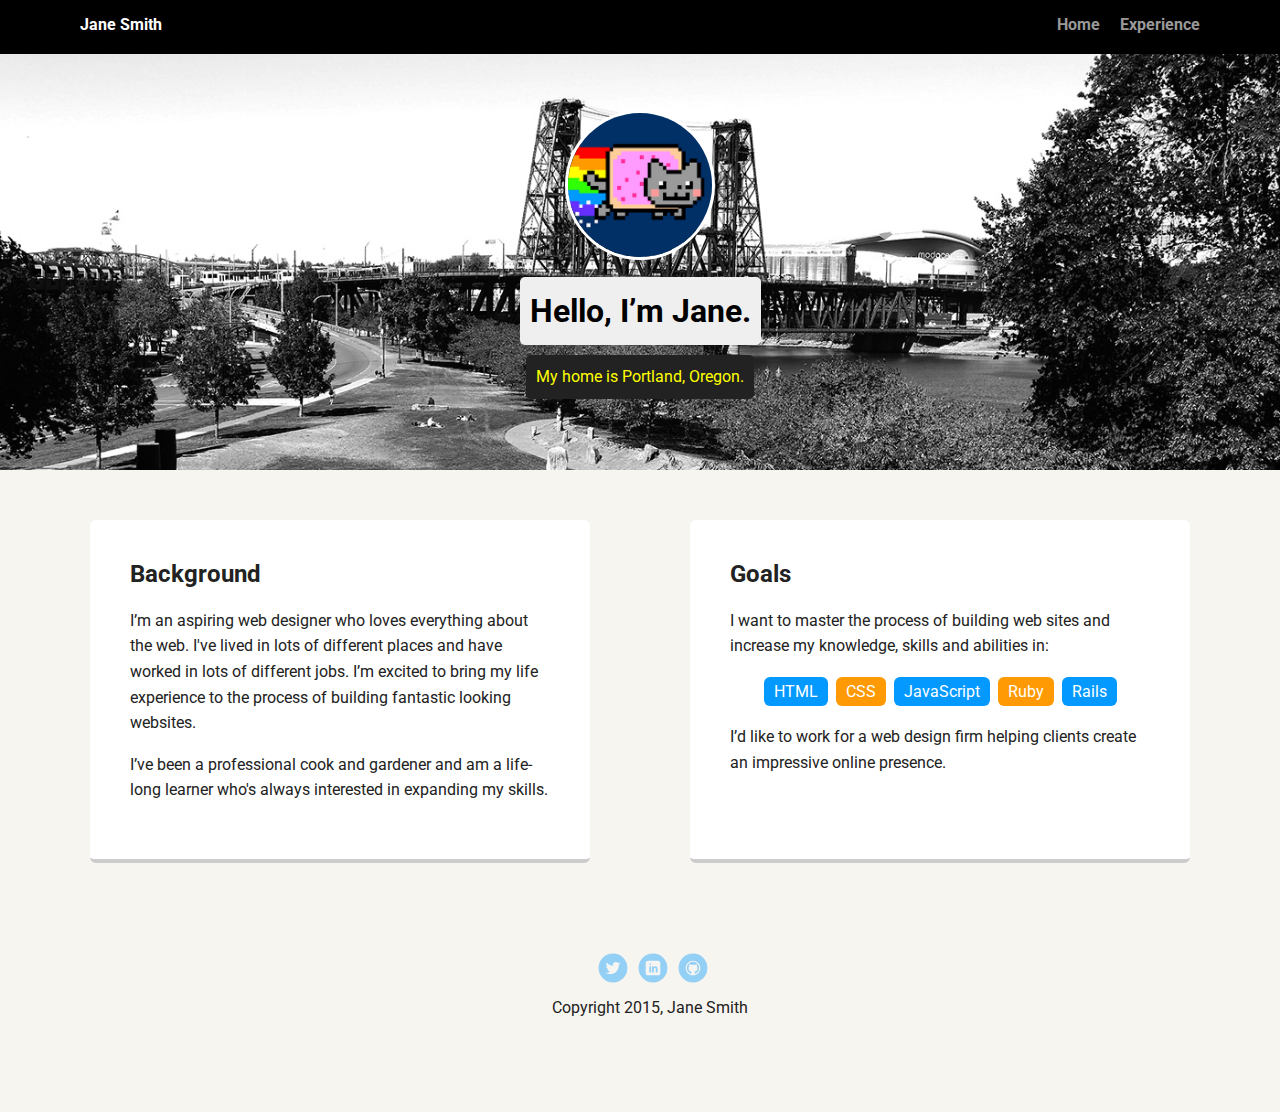
==== index.html @ 80cad5ca "Add initial files" ====
<!doctype html>
<html lang="en">
<head>
  <meta charset="utf-8">
  <title>Jane Smith's Profile</title>
  <meta name="viewport" content="width=device-width, initial-scale=1.0">
  <link rel="stylesheet" href="styles.css">
  <link href="https://fonts.googleapis.com/css?family=Muli%7CRoboto:400,300,500,700,900" rel="stylesheet"></head>
  <body>

    <div class="main-nav">
        <ul class="nav">
          <li class="name">Jane Smith</li>
          <li><a href="#">Home</a></li>
          <li><a href="#">Experience</a></li>
        </ul>
    </div>

    <header>
      <img src="images/me.png" alt="Drawing of Jane Smith" class="profile-image">
      <h1 class="tag name">Hello, I’m Jane.</h1>
      <p class="tag location">My home is Portland, Oregon.</p>
    </header>

    <main class="flex">
      <div class="card">
        <h2>Background</h2>
        <p>I’m an aspiring web designer who loves everything about the web. I've lived in lots of different places and have worked in lots of different jobs. I’m excited to bring my life experience to the process of building fantastic looking websites.</p>
        <p>I’ve been a professional cook and gardener and am a life-long learner who's always interested in expanding my skills.</p>
      </div> 

      <div class="card">
        <h2>Goals</h2>
        <p>I want to master the process of building web sites and increase my knowledge, skills and abilities in:</p>
        <ul class="skills">
          <li>HTML</li>
          <li>CSS</li>
          <li>JavaScript</li>
          <li>Ruby</li>
          <li>Rails</li>
        </ul>
        <p>I’d like to work for a web design firm helping clients create an impressive online presence.</p>
      </div> 

    </main>
    <footer>
      <ul>
        <li><a href="#" class="social twitter">Twitter</a></li>
        <li><a href="#" class="social linkedin">LinkedIn</a></li>
        <li><a href="#" class="social github">Github</a></li>
      </ul>
      <p class="copyright">Copyright 2015, Jane Smith</p>
    </footer>
  </body>
  </html>
---- styles.css ----
/* Global Layout Set-up */
* { 
  box-sizing: border-box;
}
  
body {
  margin: 0;
  padding: 0;
  text-align: center;
  font-family: 'Roboto', sans-serif;
  color: #222;
  background: #f7f5f0;
}
/* Link Styles */

a {
  text-decoration: none;
  color: #999;
}
a:hover {
  color: #6633ff;
}

/* Section Styles */

.main-nav {
  width: 100%;
  background: black;
  min-height: 30px;
  padding: 10px;
  position: fixed;
  text-align: center;
}
.nav {
  display: flex;
  justify-content: space-around;
  font-weight: 700;
  list-style-type: none;
  margin: 0 auto;
  padding: 0;
}

.nav .name {
    display: block;
    margin-right: auto;
    color: white;
}
.nav li {
  padding: 5px 10px 10px 10px;
}
.nav a {
  transition: all .5s;
}
.nav a:hover {
  color: white
}

header {
  text-align: center;
  background: url('images/portland.jpg') no-repeat top center ;
  background-size: cover;
  overflow: hidden;
  padding-top: 60px;
}
header {
  line-height: 1.5;
}
header .profile-image {
  margin-top: 50px;
  width: 150px;
  height: 150px;
  border-radius: 50%;
  border: 3px solid white;
  transition: all .5s;
}
header .profile-image:hover {
  transform: scale(1.2) rotate(5deg);
}
.tag {
  background-color: #efefef;
  color: black;
  padding: 10px;
  border-radius: 5px;
  display: table;
  margin: 10px auto;
} 
.location {
  background-color: #222;
  color: yellow;
}
.card {
  margin: 30px;
  padding: 20px 40px 40px;
  max-width: 500px;
  text-align: left;
  background: #fff;
  border-bottom: 4px solid #ccc;
  border-radius: 6px;
  transition: all .5s;
}
.card:hover {
  border-color: #ff99ff;
}

ul.skills {
  padding: 0;
  text-align: center;
}

.skills li {
  border-radius: 6px;
  display: inline-block;
  background: #ff9904;
  color: white;
  padding: 5px 10px;
  margin: 2px;
}

.skills li:nth-child(odd) {
  background: #0399ff;
}

footer {
  width: 100%;
  min-height: 30px;
  padding: 20px 0 40px 20px;
}

footer .copyright {
  top: -8px;
  font-size: .75em;
}

footer ul {
  list-style-type: none;
  margin: 0;
  padding: 0;
}

footer ul li {
  display: inline-block;
}

a.social {
  display: inline-block;
  text-indent: -9999px;
  margin-left: 5px;
  width: 30px;
  height: 30px;
  background-size: 30px 30px;
  opacity: .4;
  transition: all .5s;
}
a.twitter {
  background-image: url(images/twitter.svg);
}
a.linkedin {
  background-image: url(images/linkedin.svg);
}
a.github {
  background-image: url(images/github.svg);
}
a.social:hover {
  opacity: 1;
}
.clearfix {
  clear: both;
}

/* Styles for larger screens */
@media screen and (min-width: 720px) {
  
  .flex {
      display: -ms-flexbox;      /* TWEENER - IE 10 */
      display: flex; 
      max-width: 1200px;
      -ms-flex-pack: distribute;
      justify-content: space-around;
      margin: 0 auto;
  }

  header {
    min-height: 470px;
  }

  .nav {
    max-width: 1200px;
    padding: 0 30px;
  }


  main {
    padding-top: 20px;
  }

  main p {
    line-height: 1.6em;
  }

  footer {
    font-size: 1.3em;
    max-width: 1200px;
    margin: 40px auto;
  }

}
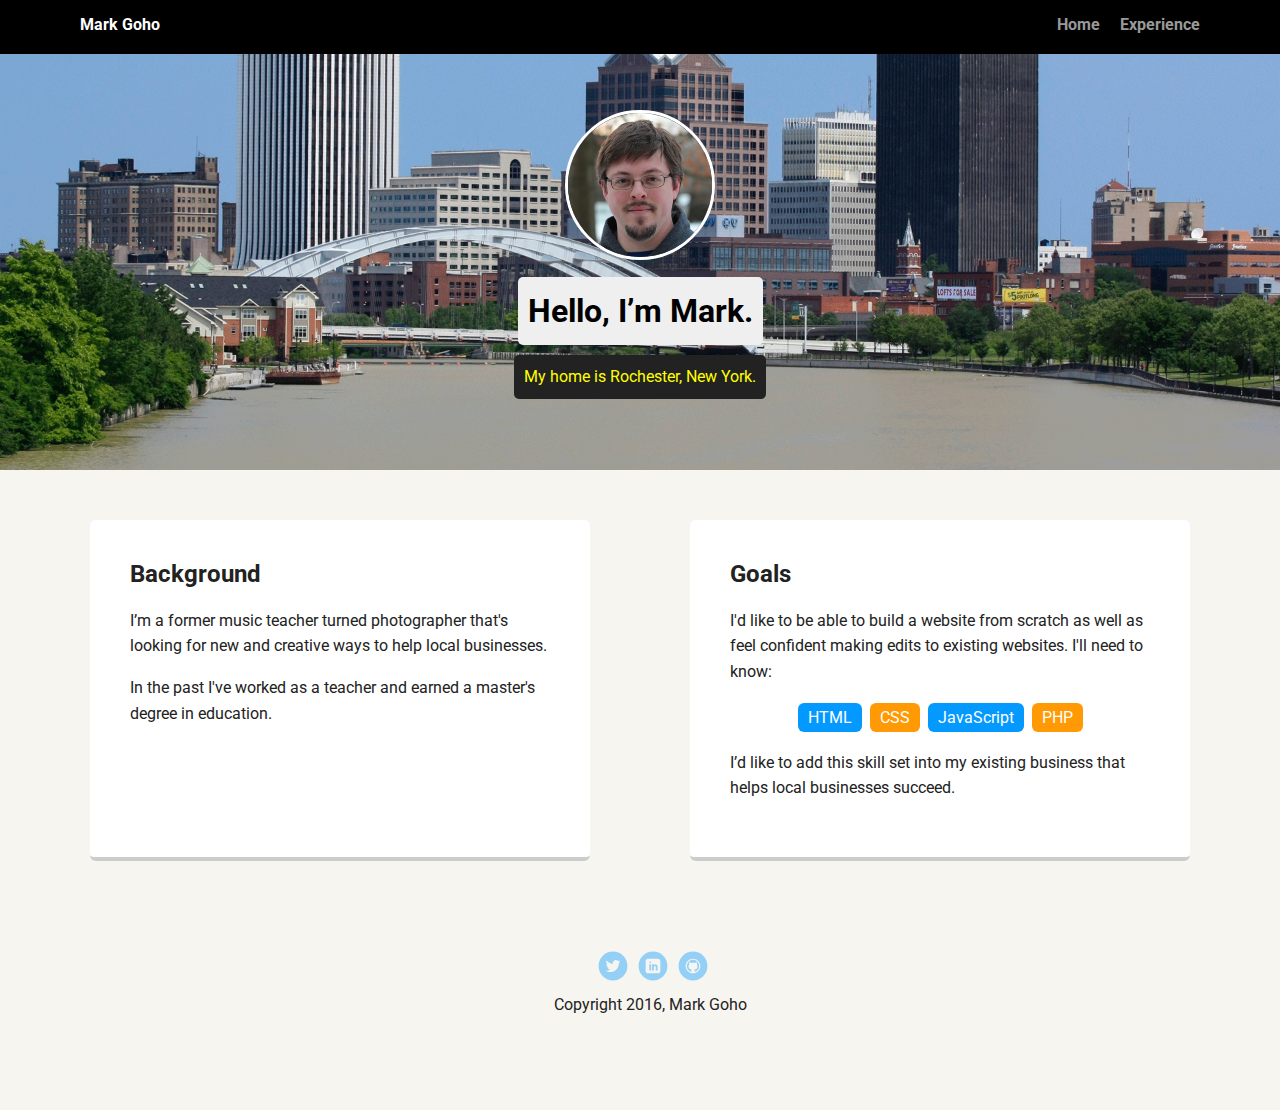
==== commit 02208316: "Change default alt text to personalized text" ====
--- a/index.html
+++ b/index.html
@@ -2,7 +2,7 @@
 <html lang="en">
 <head>
   <meta charset="utf-8">
-  <title>Jane Smith's Profile</title>
+  <title>Mark Goho's Profile</title>
   <meta name="viewport" content="width=device-width, initial-scale=1.0">
   <link rel="stylesheet" href="styles.css">
   <link href="https://fonts.googleapis.com/css?family=Muli%7CRoboto:400,300,500,700,900" rel="stylesheet"></head>
@@ -10,46 +10,45 @@
 
     <div class="main-nav">
         <ul class="nav">
-          <li class="name">Jane Smith</li>
+          <li class="name">Mark Goho</li>
           <li><a href="#">Home</a></li>
-          <li><a href="#">Experience</a></li>
+          <li><a href="experience.html">Experience</a></li>
         </ul>
     </div>
 
     <header>
-      <img src="images/me.png" alt="Drawing of Jane Smith" class="profile-image">
-      <h1 class="tag name">Hello, I’m Jane.</h1>
-      <p class="tag location">My home is Portland, Oregon.</p>
+      <img src="images/headshot.jpg" alt="Headshot of Mark Goho" class="profile-image">
+      <h1 class="tag name">Hello, I’m Mark.</h1>
+      <p class="tag location">My home is Rochester, New York.</p>
     </header>
 
     <main class="flex">
       <div class="card">
         <h2>Background</h2>
-        <p>I’m an aspiring web designer who loves everything about the web. I've lived in lots of different places and have worked in lots of different jobs. I’m excited to bring my life experience to the process of building fantastic looking websites.</p>
-        <p>I’ve been a professional cook and gardener and am a life-long learner who's always interested in expanding my skills.</p>
+        <p>I’m a former music teacher turned photographer that's looking for new and creative ways to help local businesses.</p>
+        <p>In the past I've worked as a teacher and earned a master's degree in education.</p>
       </div> 
 
       <div class="card">
         <h2>Goals</h2>
-        <p>I want to master the process of building web sites and increase my knowledge, skills and abilities in:</p>
+        <p>I'd like to be able to build a website from scratch as well as feel confident making edits to existing websites. I'll need to know:</p>
         <ul class="skills">
           <li>HTML</li>
           <li>CSS</li>
           <li>JavaScript</li>
-          <li>Ruby</li>
-          <li>Rails</li>
+          <li>PHP</li>
         </ul>
-        <p>I’d like to work for a web design firm helping clients create an impressive online presence.</p>
+        <p>I’d like to add this skill set into my existing business that helps local businesses succeed.</p>
       </div> 
 
     </main>
     <footer>
       <ul>
-        <li><a href="#" class="social twitter">Twitter</a></li>
-        <li><a href="#" class="social linkedin">LinkedIn</a></li>
-        <li><a href="#" class="social github">Github</a></li>
+        <li><a href="https://twitter.com/markgoho" class="social twitter">Twitter</a></li>
+        <li><a href="https://www.linkedin.com/in/markgoho" class="social linkedin">LinkedIn</a></li>
+        <li><a href="https://github.com/markgoho/" class="social github">Github</a></li>
       </ul>
-      <p class="copyright">Copyright 2015, Jane Smith</p>
+      <p class="copyright">Copyright 2016, Mark Goho</p>
     </footer>
   </body>
   </html>
--- a/styles.css
+++ b/styles.css
@@ -57,7 +57,7 @@
 
 header {
   text-align: center;
-  background: url('images/portland.jpg') no-repeat top center ;
+  background: url('images/rochester_skyline.png') no-repeat bottom center ;
   background-size: cover;
   overflow: hidden;
   padding-top: 60px;
